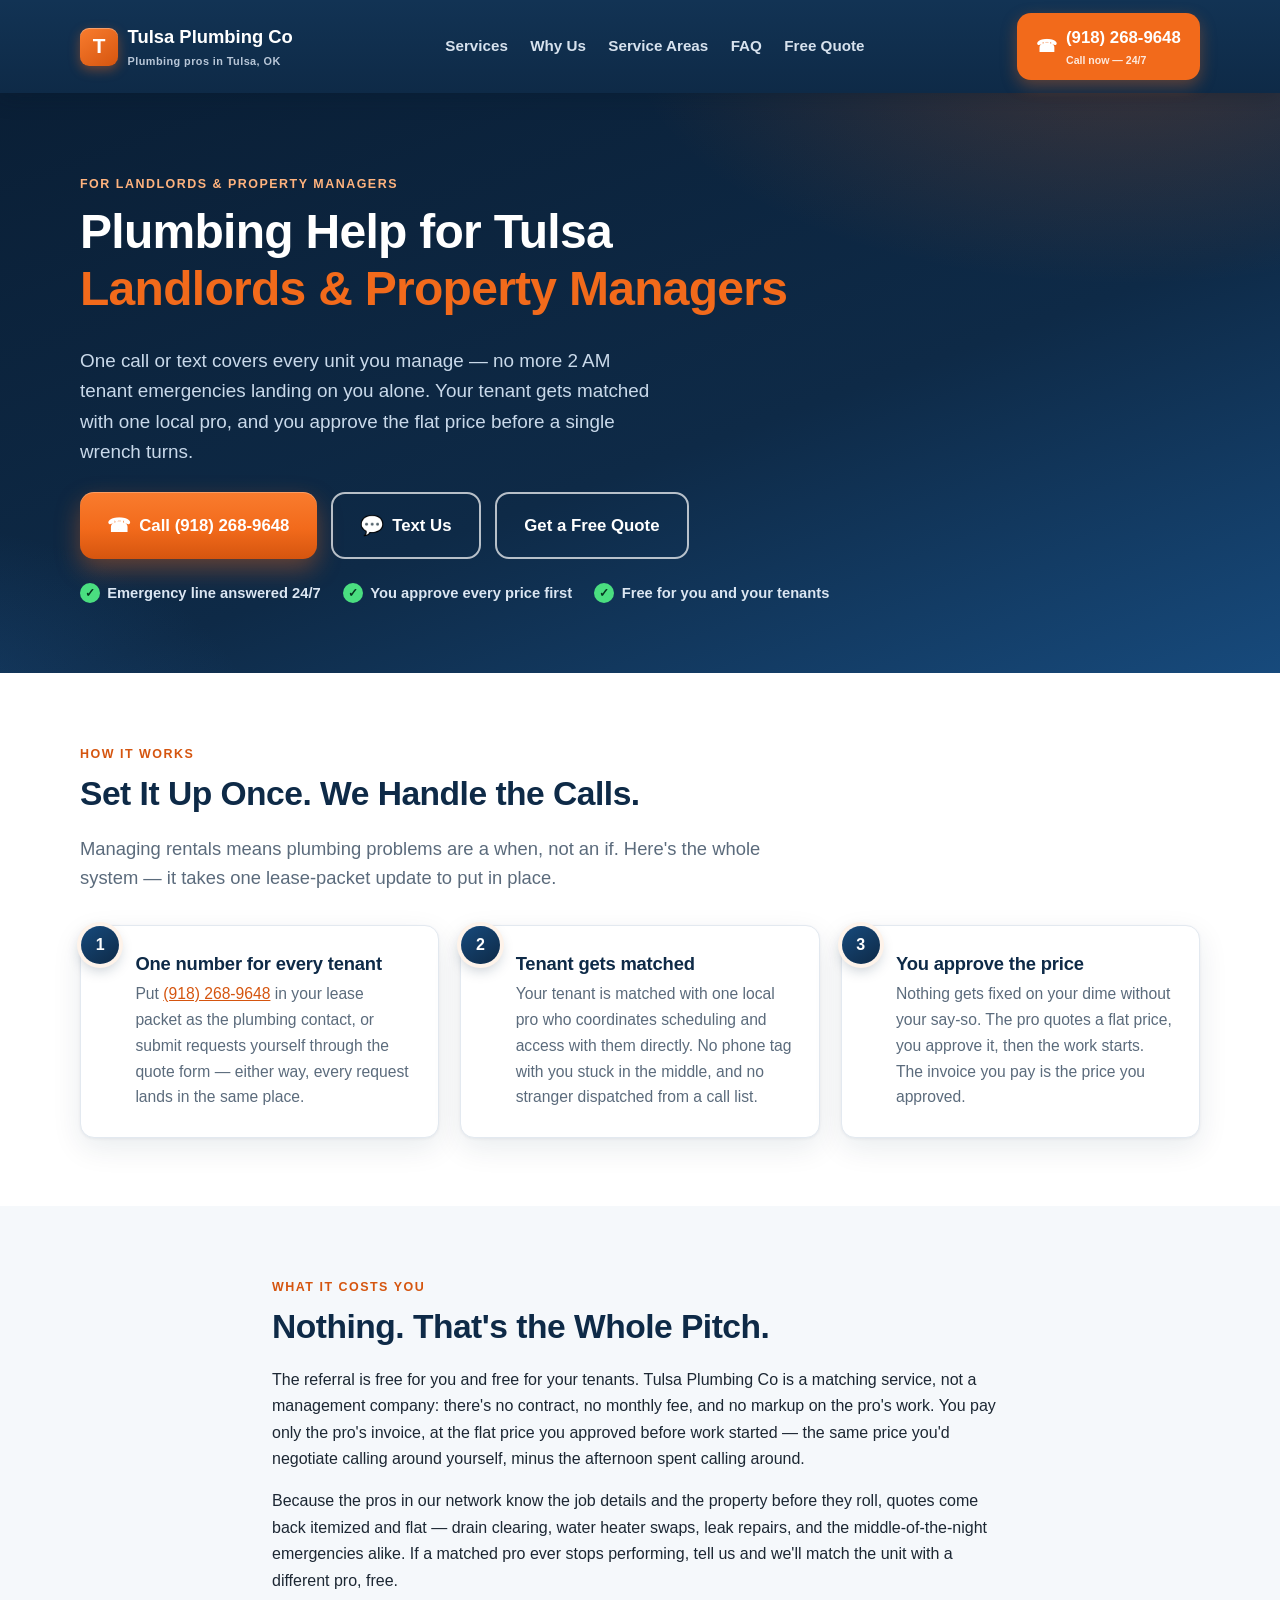
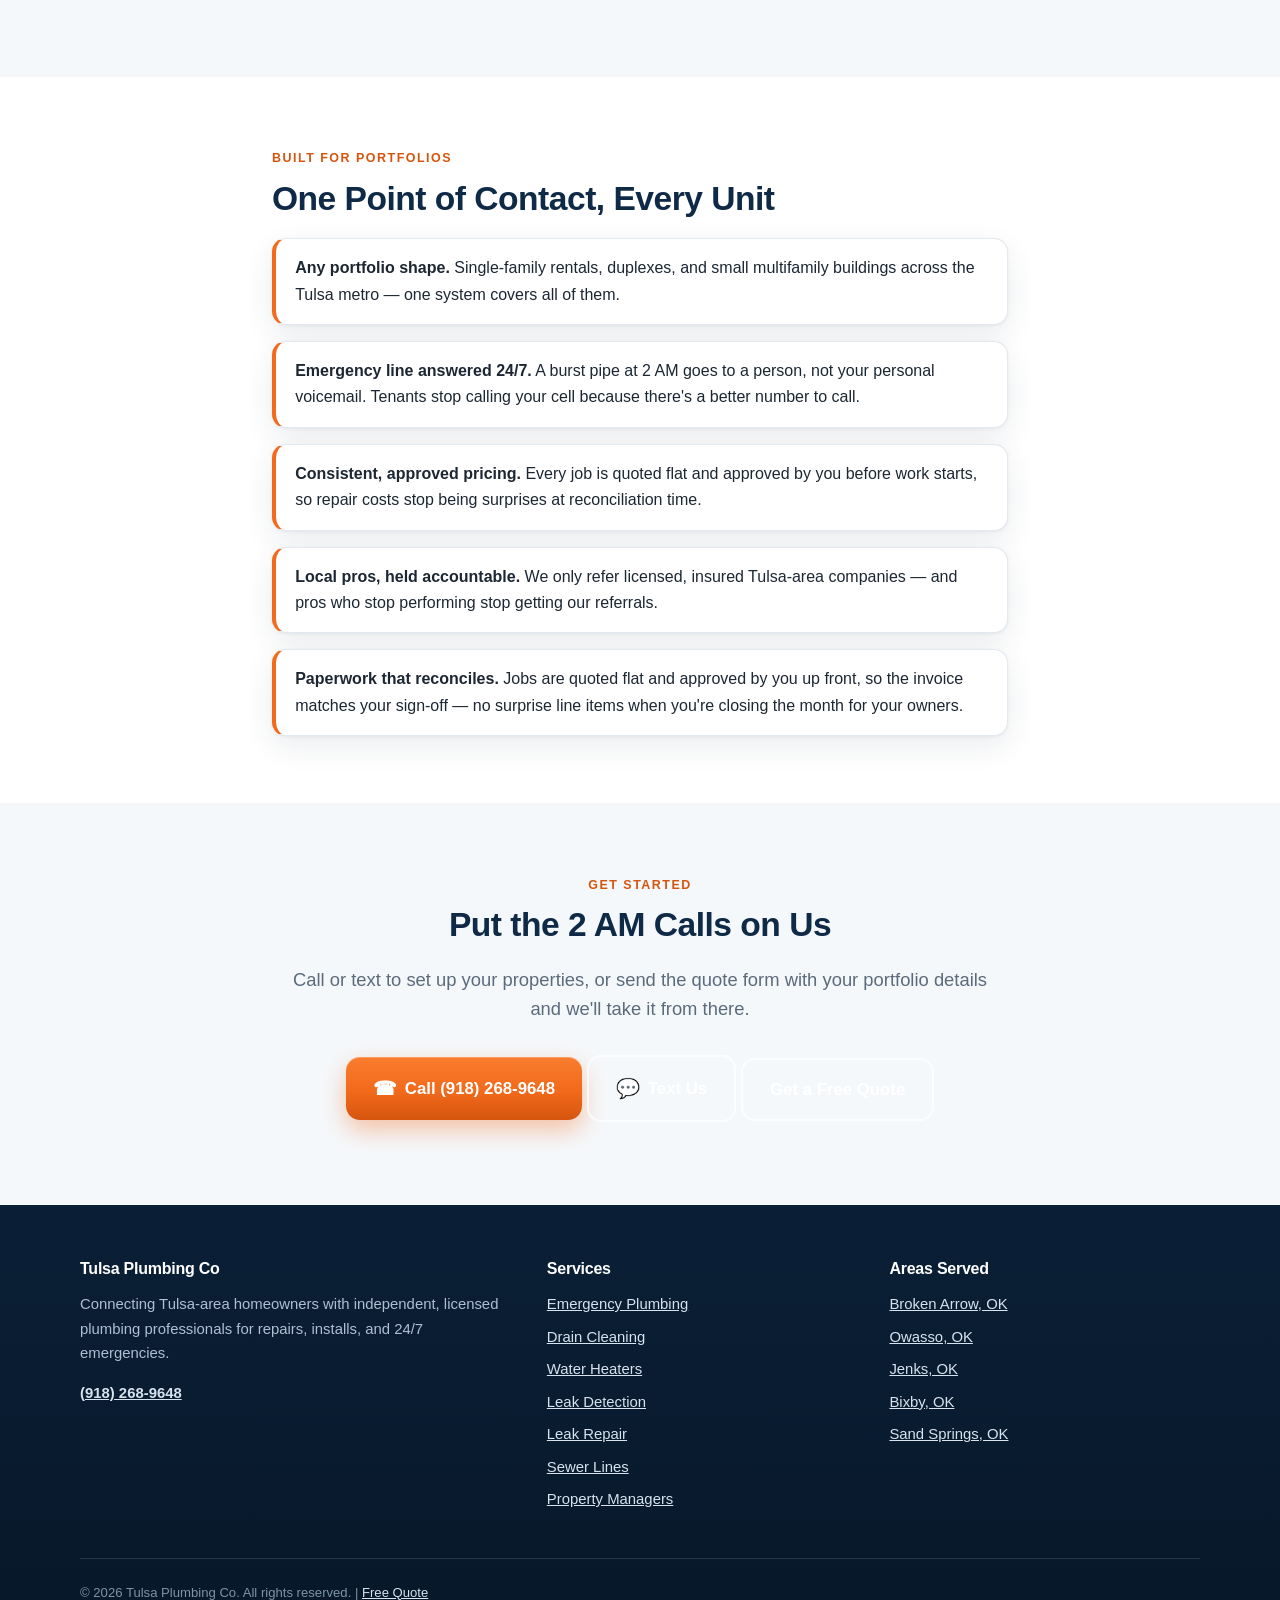
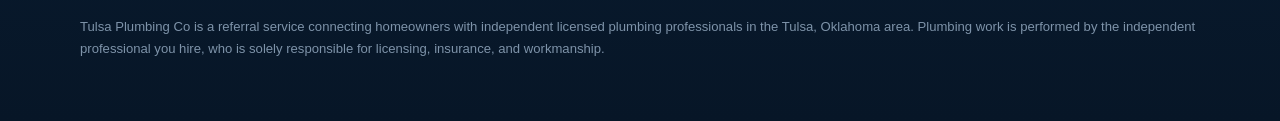
==== property-managers.html @ c6dbb49d "Competitor-teardown upgrades: vetting+guarantee section, price tables, text CTA, form ZIP/urgency, t" ====
<!DOCTYPE html>
<html lang="en">
<head>
<meta charset="UTF-8">
<meta name="viewport" content="width=device-width, initial-scale=1.0">
<title>Plumbing for Landlords &amp; Property Managers in Tulsa, OK | Tulsa Plumbing Co</title>
<meta name="description" content="One plumbing number for every unit you manage in the Tulsa area. Tenants get matched with one local pro, you approve every price before work starts. Free referral.">
<link rel="canonical" href="https://tulsaplumbingco.com/property-managers.html">
<meta property="og:title" content="Plumbing for Landlords & Property Managers in Tulsa, OK | Tulsa Plumbing Co">
<meta property="og:description" content="One number for every unit you manage. Tenant matched with one local pro; you approve the flat price before work starts.">
<meta property="og:type" content="website">
<meta property="og:url" content="https://tulsaplumbingco.com/property-managers.html">
<meta property="og:image" content="https://tulsaplumbingco.com/assets/img/og-cover.jpg">
<link rel="stylesheet" href="/assets/css/style.css">
<link rel="icon" href="data:image/svg+xml,<svg xmlns='http://www.w3.org/2000/svg' viewBox='0 0 100 100'><rect width='100' height='100' rx='20' fill='%23f26a1b'/><text x='50' y='68' font-size='52' text-anchor='middle' fill='white' font-family='Arial' font-weight='bold'>T</text></svg>">
<script type="application/ld+json">
{
  "@context": "https://schema.org",
  "@type": "Plumber",
  "name": "Tulsa Plumbing Co",
  "description": "Connecting Tulsa-area homeowners, landlords, and property managers with trusted local plumbing professionals for emergency repairs, drain cleaning, water heaters, and more.",
  "url": "https://tulsaplumbingco.com/property-managers.html",
  "telephone": "+1-918-268-9648",
  "address": {
    "@type": "PostalAddress",
    "addressLocality": "Tulsa",
    "addressRegion": "OK",
    "addressCountry": "US"
  },
  "areaServed": [
    {"@type": "City", "name": "Tulsa"},
    {"@type": "City", "name": "Broken Arrow"},
    {"@type": "City", "name": "Owasso"},
    {"@type": "City", "name": "Jenks"},
    {"@type": "City", "name": "Bixby"},
    {"@type": "City", "name": "Sapulpa"},
    {"@type": "City", "name": "Sand Springs"},
    {"@type": "City", "name": "Claremore"}
  ],
  "openingHours": "Mo-Su 00:00-23:59",
  "priceRange": "$$"
}
</script>
</head>
<body>

<header class="site-header">
  <div class="container header-inner">
    <a class="brand" href="/" aria-label="Tulsa Plumbing Co — home">
      <span class="brand-mark">T</span>
      <span>Tulsa Plumbing Co<small>Plumbing pros in Tulsa, OK</small></span>
    </a>
    <nav class="main-nav" id="mainNav" aria-label="Main navigation">
      <a href="/#services">Services</a>
      <a href="/#why-us">Why Us</a>
      <a href="/#areas">Service Areas</a>
      <a href="/#faq">FAQ</a>
      <a href="/#quote">Free Quote</a>
    </nav>
    <button class="nav-toggle" aria-label="Open menu" aria-expanded="false" aria-controls="mainNav">&#9776;</button>
    <a class="header-phone" href="tel:+19182689648"><span aria-hidden="true">&#9742;</span><span>(918) 268-9648<small>Call now — 24/7</small></span></a>
  </div>
</header>

<main>
  <!-- HERO -->
  <section class="hero">
    <div class="container">
      <p class="eyebrow" style="color:#ffb37e">For landlords &amp; property managers</p>
      <h1>Plumbing Help for Tulsa <span class="hl">Landlords &amp; Property Managers</span></h1>
      <p class="sub">One call or text covers every unit you manage — no more 2 AM tenant emergencies landing on you alone. Your tenant gets matched with one local pro, and you approve the flat price before a single wrench turns.</p>
      <div class="hero-ctas">
        <a class="btn btn-primary" href="tel:+19182689648"><span class="icon" aria-hidden="true">&#9742;</span> Call (918) 268-9648</a>
        <a class="btn btn-outline" href="sms:+19182689648"><span class="icon" aria-hidden="true">&#128172;</span> Text Us</a>
        <a class="btn btn-outline" href="/#quote">Get a Free Quote</a>
      </div>
      <ul class="hero-trust">
        <li><span class="tick">&#10003;</span> Emergency line answered 24/7</li>
        <li><span class="tick">&#10003;</span> You approve every price first</li>
        <li><span class="tick">&#10003;</span> Free for you and your tenants</li>
      </ul>
    </div>
  </section>

  <!-- HOW IT WORKS -->
  <section>
    <div class="container">
      <span class="eyebrow">How it works</span>
      <h2>Set It Up Once. We Handle the Calls.</h2>
      <p class="lead">Managing rentals means plumbing problems are a when, not an if. Here's the whole system — it takes one lease-packet update to put in place.</p>
      <div class="grid grid-3 steps mt-2">
        <div class="card step">
          <h3>One number for every tenant</h3>
          <p>Put <a href="tel:+19182689648">(918) 268-9648</a> in your lease packet as the plumbing contact, or submit requests yourself through the quote form — either way, every request lands in the same place.</p>
        </div>
        <div class="card step">
          <h3>Tenant gets matched</h3>
          <p>Your tenant is matched with one local pro who coordinates scheduling and access with them directly. No phone tag with you stuck in the middle, and no stranger dispatched from a call list.</p>
        </div>
        <div class="card step">
          <h3>You approve the price</h3>
          <p>Nothing gets fixed on your dime without your say-so. The pro quotes a flat price, you approve it, then the work starts. The invoice you pay is the price you approved.</p>
        </div>
      </div>
    </div>
  </section>

  <!-- COST -->
  <section class="section-soft">
    <div class="container" style="max-width: 46rem;">
      <span class="eyebrow">What it costs you</span>
      <h2>Nothing. That's the Whole Pitch.</h2>
      <p>The referral is free for you and free for your tenants. Tulsa Plumbing Co is a matching service, not a management company: there's no contract, no monthly fee, and no markup on the pro's work. You pay only the pro's invoice, at the flat price you approved before work started — the same price you'd negotiate calling around yourself, minus the afternoon spent calling around.</p>
      <p>Because the pros in our network know the job details and the property before they roll, quotes come back itemized and flat — drain clearing, water heater swaps, leak repairs, and the middle-of-the-night emergencies alike. If a matched pro ever stops performing, tell us and we'll match the unit with a different pro, free.</p>
    </div>
  </section>

  <!-- BUILT FOR PORTFOLIOS -->
  <section>
    <div class="container" style="max-width: 46rem;">
      <span class="eyebrow">Built for portfolios</span>
      <h2>One Point of Contact, Every Unit</h2>
      <ul class="vet-list mt-2">
        <li><strong>Any portfolio shape.</strong> Single-family rentals, duplexes, and small multifamily buildings across the Tulsa metro — one system covers all of them.</li>
        <li><strong>Emergency line answered 24/7.</strong> A burst pipe at 2 AM goes to a person, not your personal voicemail. Tenants stop calling your cell because there's a better number to call.</li>
        <li><strong>Consistent, approved pricing.</strong> Every job is quoted flat and approved by you before work starts, so repair costs stop being surprises at reconciliation time.</li>
        <li><strong>Local pros, held accountable.</strong> We only refer licensed, insured Tulsa-area companies — and pros who stop performing stop getting our referrals.</li>
        <li><strong>Paperwork that reconciles.</strong> Jobs are quoted flat and approved by you up front, so the invoice matches your sign-off — no surprise line items when you're closing the month for your owners.</li>
      </ul>
    </div>
  </section>

  <!-- CTA -->
  <section class="section-soft">
    <div class="container text-center" style="max-width: 46rem;">
      <span class="eyebrow">Get started</span>
      <h2>Put the 2 AM Calls on Us</h2>
      <p class="lead" style="margin-left:auto; margin-right:auto;">Call or text to set up your properties, or send the quote form with your portfolio details and we'll take it from there.</p>
      <p class="mt-2">
        <a class="btn btn-primary" href="tel:+19182689648"><span class="icon" aria-hidden="true">&#9742;</span> Call (918) 268-9648</a>
        <a class="btn btn-outline" href="sms:+19182689648"><span class="icon" aria-hidden="true">&#128172;</span> Text Us</a>
        <a class="btn btn-outline" href="/#quote">Get a Free Quote</a>
      </p>
    </div>
  </section>
</main>

<footer class="site-footer">
  <div class="container">
    <div class="footer-grid">
      <div>
        <h2 class="fh">Tulsa Plumbing Co</h2>
        <p>Connecting Tulsa-area homeowners with independent, licensed plumbing professionals for repairs, installs, and 24/7 emergencies.</p>
        <p><a href="tel:+19182689648"><strong>(918) 268-9648</strong></a></p>
      </div>
      <div>
        <h2 class="fh">Services</h2>
        <ul>
          <li><a href="/services/emergency-plumbing.html">Emergency Plumbing</a></li>
          <li><a href="/services/drain-cleaning.html">Drain Cleaning</a></li>
          <li><a href="/services/water-heater-repair-installation.html">Water Heaters</a></li>
          <li><a href="/services/leak-detection.html">Leak Detection</a></li>
          <li><a href="/services/leak-repair.html">Leak Repair</a></li>
          <li><a href="/services/sewer-line-repair.html">Sewer Lines</a></li>
          <li><a href="/property-managers.html">Property Managers</a></li>
        </ul>
      </div>
      <div>
        <h2 class="fh">Areas Served</h2>
        <ul>
          <li><a href="/areas/broken-arrow.html">Broken Arrow, OK</a></li>
          <li><a href="/areas/owasso.html">Owasso, OK</a></li>
          <li><a href="/areas/jenks.html">Jenks, OK</a></li>
          <li><a href="/areas/bixby.html">Bixby, OK</a></li>
          <li><a href="/areas/sand-springs.html">Sand Springs, OK</a></li>
        </ul>
      </div>
    </div>
    <div class="footer-bottom">
      <p>&copy; <span data-year>2026</span> Tulsa Plumbing Co. All rights reserved. | <a href="/#quote">Free Quote</a></p>
      <p>Tulsa Plumbing Co is a referral service connecting homeowners with independent licensed plumbing professionals in the Tulsa, Oklahoma area. Plumbing work is performed by the independent professional you hire, who is solely responsible for licensing, insurance, and workmanship.</p>
    </div>
  </div>
</footer>

<!-- Sticky mobile call bar -->
<div class="callbar" role="navigation" aria-label="Quick contact">
  <a class="call-now" href="tel:+19182689648">&#9742; Call Now</a>
  <a class="text-us" href="sms:+19182689648">&#128172; Text</a>
  <a class="get-quote" href="/#quote">Free Quote</a>
</div>

<script src="/assets/js/main.js" defer></script>
</body>
</html>
---- assets/css/style.css ----
/* ============================================================
   Site-01 rank-and-rent template — mobile-first, zero dependencies
   Niche/city tokens are filled per-site (see HTML comments).
   ============================================================ */
:root {
  --navy: #0e2a47;
  --navy-dark: #0a1f36;
  --accent: #f26a1b;
  --accent-dark: #d5550f;
  --accent-soft: #fef3ea;
  --ink: #1c2733;
  --muted: #5b6b7c;
  --line: #e3e9f0;
  --bg: #ffffff;
  --bg-soft: #f5f8fb;
  --radius: 14px;
  --shadow: 0 1px 3px rgba(14, 42, 71, .06), 0 10px 30px rgba(14, 42, 71, .09);
  --shadow-lg: 0 2px 6px rgba(14, 42, 71, .07), 0 20px 45px rgba(14, 42, 71, .14);
  --font: -apple-system, BlinkMacSystemFont, "Segoe UI", Roboto, Helvetica, Arial, sans-serif;
}

*, *::before, *::after { box-sizing: border-box; }
html { scroll-behavior: smooth; }
body {
  margin: 0;
  font-family: var(--font);
  color: var(--ink);
  line-height: 1.65;
  background: var(--bg);
  -webkit-text-size-adjust: 100%;
  -webkit-font-smoothing: antialiased;
  text-rendering: optimizeLegibility;
}
::selection { background: rgba(242, 106, 27, .28); }
img { max-width: 100%; height: auto; display: block; }
a { color: var(--accent-dark); }
h1, h2, h3 { line-height: 1.18; color: var(--navy); margin: 0 0 .6em; letter-spacing: -.015em; font-weight: 800; }
h1 { font-size: clamp(1.9rem, 5.5vw, 3rem); }
h2 { font-size: clamp(1.45rem, 4vw, 2.1rem); }
h3 { font-size: 1.15rem; letter-spacing: -.01em; }
p { margin: 0 0 1em; }
.container { width: min(1120px, 92%); margin: 0 auto; }
section { padding: 4.2rem 0; }
.section-soft { background: var(--bg-soft); }
.eyebrow {
  display: inline-block; font-size: .78rem; font-weight: 700;
  letter-spacing: .12em; text-transform: uppercase;
  color: var(--accent-dark); margin-bottom: .6rem;
}
.lead { font-size: 1.15rem; line-height: 1.6; color: var(--muted); max-width: 44rem; }

/* ---------- Buttons ---------- */
.btn {
  display: inline-flex; align-items: center; justify-content: center; gap: .5rem;
  padding: .95rem 1.7rem; border-radius: var(--radius);
  font-weight: 700; font-size: 1.05rem; text-decoration: none;
  border: 0; cursor: pointer; transition: transform .12s ease, box-shadow .12s ease;
}
.btn:active { transform: translateY(1px); }
.btn-primary { background: linear-gradient(180deg, #f97c2e, var(--accent) 55%, var(--accent-dark)); color: #fff; box-shadow: 0 10px 24px rgba(242,106,27,.38), inset 0 1px 0 rgba(255,255,255,.25); }
.btn-primary:hover { background: linear-gradient(180deg, var(--accent), var(--accent-dark)); transform: translateY(-1px); box-shadow: 0 14px 30px rgba(242,106,27,.42), inset 0 1px 0 rgba(255,255,255,.2); }
.btn:focus-visible, a:focus-visible, button:focus-visible { outline: 3px solid rgba(242,106,27,.55); outline-offset: 2px; }
.btn-outline { background: transparent; color: #fff; border: 2px solid rgba(255,255,255,.7); }
.btn-outline:hover { border-color: #fff; background: rgba(255,255,255,.08); }
.btn-block { width: 100%; }
.btn .icon { font-size: 1.15em; }

/* ---------- Header ---------- */
.site-header {
  position: sticky; top: 0; z-index: 50;
  background: linear-gradient(180deg, #123354, var(--navy)); color: #fff;
  box-shadow: 0 4px 20px rgba(6, 22, 40, .28);
}
.header-inner {
  display: flex; align-items: center; justify-content: space-between;
  gap: 1rem; padding: .8rem 0;
}
.brand { display: flex; align-items: center; gap: .6rem; color: #fff; text-decoration: none; font-weight: 800; font-size: 1.15rem; }
.brand-mark {
  width: 38px; height: 38px; border-radius: 9px; flex: 0 0 38px;
  background: linear-gradient(145deg, #f97c2e, var(--accent-dark)); color: #fff;
  display: flex; align-items: center; justify-content: center;
  font-size: 1.3rem; font-weight: 800;
  box-shadow: 0 4px 12px rgba(242,106,27,.4), inset 0 1px 0 rgba(255,255,255,.3);
}
.brand small { display: block; font-size: .68rem; font-weight: 600; color: #b9c7d8; letter-spacing: .04em; }
.header-phone {
  display: inline-flex; align-items: center; gap: .55rem;
  background: var(--accent); color: #fff; text-decoration: none;
  font-weight: 800; font-size: 1.05rem;
  padding: .7rem 1.2rem; border-radius: var(--radius);
  white-space: nowrap;
}
.header-phone { box-shadow: 0 6px 16px rgba(242,106,27,.35); transition: background .15s ease, transform .15s ease; }
.header-phone:hover { background: var(--accent-dark); transform: translateY(-1px); }
.header-phone small { display: block; font-size: .66rem; font-weight: 600; opacity: .85; }
.nav-toggle { display: none; background: none; border: 0; color: #fff; font-size: 1.6rem; cursor: pointer; padding: .4rem; }
.main-nav { display: flex; gap: 1.4rem; align-items: center; }
.main-nav a { color: #d7e2ee; text-decoration: none; font-weight: 600; font-size: .95rem; }
.main-nav a { padding: .3rem 0; border-bottom: 2px solid transparent; transition: color .15s ease, border-color .15s ease; }
.main-nav a:hover { color: #fff; border-bottom-color: var(--accent); }

/* ---------- Hero ---------- */
.hero {
  background:
    radial-gradient(52rem 26rem at 88% -10%, rgba(242, 106, 27, .22), transparent 60%),
    radial-gradient(40rem 22rem at -10% 110%, rgba(38, 102, 168, .35), transparent 60%),
    linear-gradient(160deg, var(--navy-dark) 0%, var(--navy) 58%, #174a7c 100%);
  color: #fff; padding: 4.8rem 0 4.2rem; position: relative; overflow: hidden;
}
.hero h1 { color: #fff; max-width: 16em; }
.hero h1 .hl { color: var(--accent); }
.hero p.sub { color: #c9d9ea; font-size: 1.18rem; line-height: 1.6; max-width: 36rem; }
.hero-ctas { display: flex; gap: .9rem; flex-wrap: wrap; margin: 1.6rem 0 1.4rem; }
.hero-trust { display: flex; gap: 1.4rem; flex-wrap: wrap; margin: 0; padding: 0; list-style: none; }
.hero-trust li { display: flex; align-items: center; gap: .45rem; color: #dbe6f2; font-size: .92rem; font-weight: 600; }
.hero-trust .tick {
  color: #06351f; background: #4ade80; font-weight: 800;
  width: 1.25rem; height: 1.25rem; border-radius: 50%; flex: 0 0 1.25rem;
  display: inline-flex; align-items: center; justify-content: center; font-size: .72rem;
}

/* ---------- Trust bar ---------- */
.trustbar { background: linear-gradient(180deg, #ffffff, var(--bg-soft)); border-bottom: 1px solid var(--line); padding: 1.25rem 0; box-shadow: 0 6px 18px rgba(14,42,71,.05); }
.trustbar ul { display: flex; gap: 2rem; flex-wrap: wrap; justify-content: center; margin: 0; padding: 0; list-style: none; }
.trustbar li { font-weight: 700; color: var(--navy); font-size: .95rem; display: flex; gap: .5rem; align-items: center; }
.trustbar .dot { color: var(--accent); }

/* ---------- Cards / grids ---------- */
.grid { display: grid; gap: 1.3rem; }
.grid-3 { grid-template-columns: 1fr; }
.card {
  background: #fff; border: 1px solid var(--line); border-radius: var(--radius);
  padding: 1.7rem; box-shadow: var(--shadow);
  transition: transform .18s ease, box-shadow .18s ease, border-color .18s ease;
}
.card:hover { transform: translateY(-3px); box-shadow: var(--shadow-lg); border-color: #cfdce9; }
.card .card-icon {
  width: 3.2rem; height: 3.2rem; border-radius: 12px;
  background: var(--accent-soft); display: flex; align-items: center; justify-content: center;
  font-size: 1.55rem; margin-bottom: .9rem;
}
.card h3 { margin-bottom: .4rem; }
.card p { color: var(--muted); margin-bottom: 0; font-size: .98rem; }

/* ---------- Steps ---------- */
.steps { counter-reset: step; }
.step { position: relative; padding-left: 3.4rem; }
.step::before {
  counter-increment: step; content: counter(step);
  position: absolute; left: 0; top: 0;
  width: 2.4rem; height: 2.4rem; border-radius: 50%;
  background: linear-gradient(145deg, #174a7c, var(--navy)); color: #fff; font-weight: 800;
  box-shadow: 0 0 0 4px var(--accent-soft), 0 6px 14px rgba(14,42,71,.25);
  display: flex; align-items: center; justify-content: center;
}

/* ---------- Reviews ---------- */
.review { border-left: 4px solid var(--accent); }
.review .stars { color: #f5a623; letter-spacing: .15em; margin-bottom: .4rem; }
.review cite { display: block; margin-top: .7rem; font-style: normal; font-weight: 700; color: var(--navy); font-size: .92rem; }
.reviews-empty {
  text-align: center; padding: 2.4rem 1.6rem;
  border: 2px dashed var(--line); border-radius: var(--radius); color: var(--muted);
}

/* ---------- FAQ ---------- */
.faq-item { border: 1px solid var(--line); border-radius: var(--radius); margin-bottom: .8rem; background: #fff; overflow: hidden; transition: border-color .15s ease, box-shadow .15s ease; }
.faq-item:hover { border-color: #cfdce9; }
.faq-item.open { border-color: var(--accent); box-shadow: 0 8px 22px rgba(14,42,71,.08); }
.faq-q {
  width: 100%; text-align: left; background: none; border: 0; cursor: pointer;
  padding: 1.1rem 1.3rem; font-size: 1.02rem; font-weight: 700; color: var(--navy);
  display: flex; justify-content: space-between; align-items: center; gap: 1rem;
}
.faq-q .chev { transition: transform .2s ease; color: var(--accent-dark); }
.faq-item.open .faq-q .chev { transform: rotate(180deg); }
.faq-a { max-height: 0; overflow: hidden; transition: max-height .25s ease; }
.faq-a p { padding: 0 1.3rem 1.2rem; margin: 0; color: var(--muted); }

/* ---------- Quote form ---------- */
.form-wrap {
  background: linear-gradient(165deg, #123354, var(--navy) 55%, var(--navy-dark));
  color: #fff; border-radius: 18px; padding: 2.6rem; box-shadow: var(--shadow-lg);
  border: 1px solid rgba(255,255,255,.08);
}
.form-wrap h2 { color: #fff; }
.form-wrap p { color: #c6d4e4; }
.quote-form { display: grid; gap: 1rem; margin-top: 1.4rem; }
.field label { display: block; font-weight: 700; font-size: .88rem; letter-spacing: .02em; margin-bottom: .4rem; }
.field input, .field select, .field textarea {
  width: 100%; padding: .9rem 1rem; border-radius: 10px; border: 1px solid #33506e;
  background: #fff; color: var(--ink); font-size: 1rem; font-family: inherit;
  box-shadow: inset 0 1px 3px rgba(14,42,71,.08);
}
.field input:focus, .field select:focus, .field textarea:focus { outline: 3px solid rgba(242,106,27,.45); border-color: var(--accent); }
.field-row { display: grid; gap: 1rem; grid-template-columns: 1fr; }
.hp { position: absolute; left: -9999px; top: auto; width: 1px; height: 1px; overflow: hidden; } /* honeypot */
.form-note { font-size: .85rem; color: #9db2c7; }
.form-success {
  display: none; background: #0d3b2e; border: 1px solid #2fbf71; color: #d6ffe9;
  border-radius: var(--radius); padding: 1.4rem; font-weight: 600;
}
.form-success.show { display: block; }
.form-error { display: none; color: #ffb4a2; font-size: .92rem; font-weight: 600; }
.form-error.show { display: block; }

/* ---------- Service areas ---------- */
.area-tags { display: flex; flex-wrap: wrap; gap: .6rem; margin: 1.2rem 0 0; padding: 0; list-style: none; }
.area-tags li { background: #fff; border: 1px solid var(--line); border-radius: 999px; padding: .65rem 1.1rem; font-size: .92rem; font-weight: 600; color: var(--navy); transition: border-color .15s ease, box-shadow .15s ease, transform .15s ease; }
.area-tags li:hover { border-color: var(--accent); box-shadow: 0 6px 16px rgba(14,42,71,.1); transform: translateY(-1px); }
.area-tags li a { color: var(--navy); text-decoration: none; display: block; padding: .65rem 1.1rem; margin: -.65rem -1.1rem; }
.area-tags li a:hover { color: var(--accent-dark); }

/* ---------- Footer ---------- */
.site-footer { background: linear-gradient(180deg, var(--navy-dark), #071627); color: #aebfd2; padding: 3.4rem 0 7rem; font-size: .93rem; }
.site-footer a { color: #d7e2ee; } .site-footer a:hover { color: var(--accent); }
.footer-grid { display: grid; gap: 2rem; grid-template-columns: 1fr; }
.site-footer h4 { color: #fff; margin: 0 0 .8rem; font-size: 1rem; }
.site-footer .fh { color: #fff; margin: 0 0 .8rem; font-size: 1rem; font-weight: 700; line-height: 1.25; }
.site-footer ul { list-style: none; margin: 0; padding: 0; }
.site-footer li { margin-bottom: .5rem; }
.footer-bottom { margin-top: 2.4rem; padding-top: 1.4rem; border-top: 1px solid #22394f; font-size: .82rem; color: #7e93a9; }

/* ---------- Sticky mobile call bar ---------- */
.callbar {
  position: fixed; left: 0; right: 0; bottom: 0; z-index: 60;
  display: flex; background: rgba(255,255,255,.94); backdrop-filter: blur(10px); -webkit-backdrop-filter: blur(10px); border-top: 1px solid var(--line);
  box-shadow: 0 -6px 24px rgba(6,22,40,.16);
}
.callbar a {
  flex: 1; text-align: center; padding: .95rem .5rem; text-decoration: none;
  font-weight: 800; font-size: 1.02rem;
}
.callbar .call-now { background: var(--accent); color: #fff; }
.callbar .get-quote { color: var(--navy); }

/* ---------- Utility ---------- */
.text-center { text-align: center; }
.mt-2 { margin-top: 2rem; }
.sr-only { position: absolute; width: 1px; height: 1px; overflow: hidden; clip: rect(0 0 0 0); }

/* ---------- Desktop ---------- */
@media (min-width: 760px) {
  .grid-3 { grid-template-columns: repeat(3, 1fr); }
  .field-row { grid-template-columns: 1fr 1fr; }
  .footer-grid { grid-template-columns: 1.4fr 1fr 1fr; }
  .callbar { display: none; }
  .site-footer { padding-bottom: 3rem; }
}
@media (max-width: 759px) {
  .main-nav {
    display: none; position: absolute; top: 100%; left: 0; right: 0;
    background: var(--navy-dark); flex-direction: column; align-items: stretch;
    padding: .6rem 4%; gap: 0;
  }
  .main-nav.open { display: flex; }
  .main-nav a { padding: .8rem 0; border-bottom: 1px solid #22394f; }
  .nav-toggle { display: block; }
  .header-phone { font-size: .92rem; padding: .6rem .9rem; }
  .header-phone small { display: none; }
  .hero-ctas .btn { flex: 1 1 100%; }
}
@media (max-width: 430px) {
  /* Sticky callbar already covers calls — hide the header phone pill to
     guarantee zero horizontal overflow on narrow phones. */
  .header-phone { display: none; }
}
@media (prefers-reduced-motion: reduce) {
  html { scroll-behavior: auto; }
  * { transition: none !important; }
}

/* ---------- Teardown upgrades 2026-10-30 ---------- */
.price-table {
  width: 100%; border-collapse: collapse; margin: 1.2rem 0 .8rem;
  background: #fff; border: 1px solid var(--line); border-radius: var(--radius);
  overflow: hidden; box-shadow: var(--shadow);
}
.price-table th, .price-table td {
  text-align: left; padding: .85rem 1.1rem; border-bottom: 1px solid var(--line);
  vertical-align: top;
}
.price-table thead th { background: var(--navy); color: #fff; font-size: .95rem; letter-spacing: .02em; }
.price-table tbody tr:nth-child(even) { background: var(--bg-soft); }
.price-table tbody tr:last-child td { border-bottom: 0; }
.price-table td:last-child { font-weight: 700; color: var(--navy); white-space: nowrap; }
.price-note { font-size: .92rem; color: var(--muted); }
@media (max-width: 560px) {
  .price-table th, .price-table td { padding: .7rem .8rem; font-size: .95rem; }
  .price-table td:last-child { white-space: normal; }
}
.vet-list { list-style: none; margin: 1.2rem 0 0; padding: 0; display: grid; gap: 1rem; }
.vet-list li {
  background: #fff; border: 1px solid var(--line); border-left: 4px solid var(--accent);
  border-radius: var(--radius); padding: 1rem 1.2rem; box-shadow: var(--shadow);
}
.guarantee-box {
  border: 2px solid var(--accent); background: var(--accent-soft);
  border-radius: var(--radius); padding: 1.3rem 1.5rem;
}
.guarantee-box p { margin: 0; }
.triage-card {
  background: var(--accent-soft); border: 1px solid var(--accent); border-radius: var(--radius);
  padding: 1.6rem 1.8rem; box-shadow: var(--shadow);
}
.triage-steps { margin: 0 0 1rem; padding-left: 1.4rem; display: grid; gap: .6rem; }
.triage-card p:last-child { margin-bottom: 0; }
.callbar .text-us { background: var(--accent-soft); color: var(--navy); }
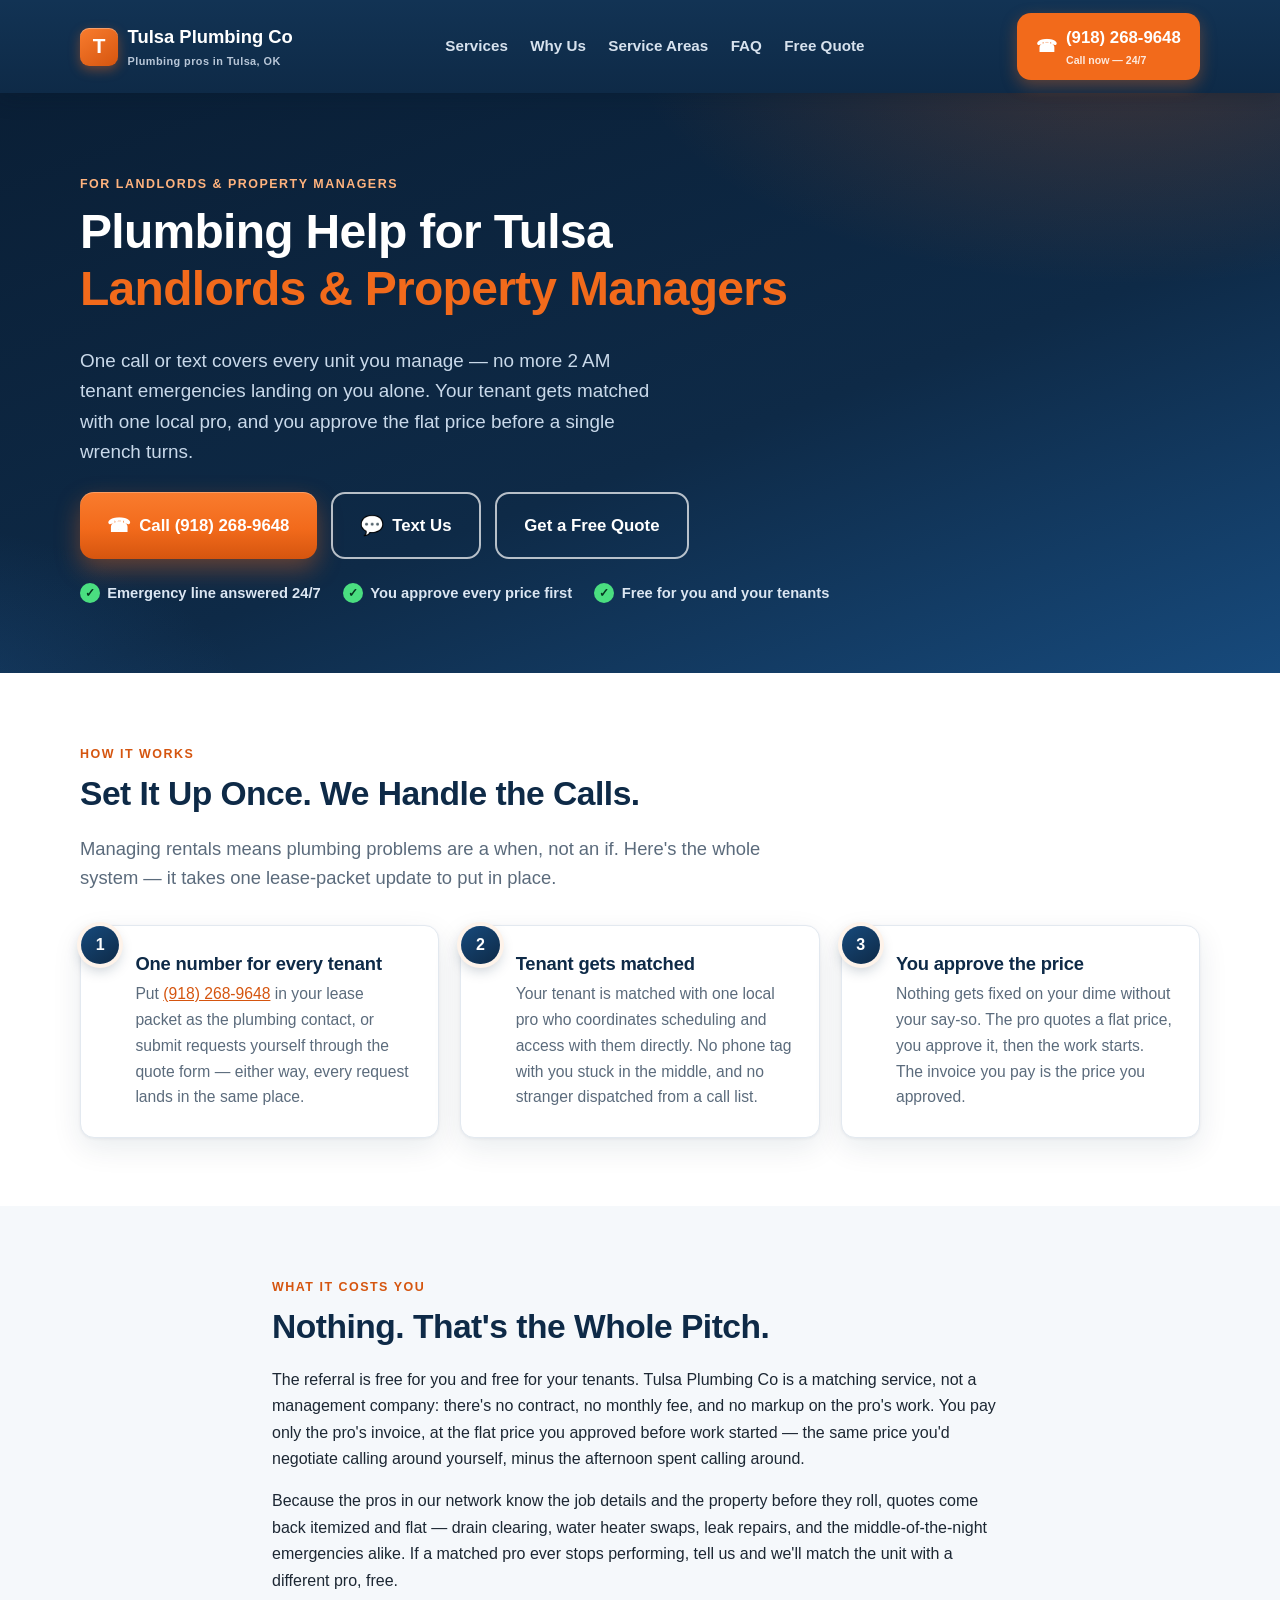
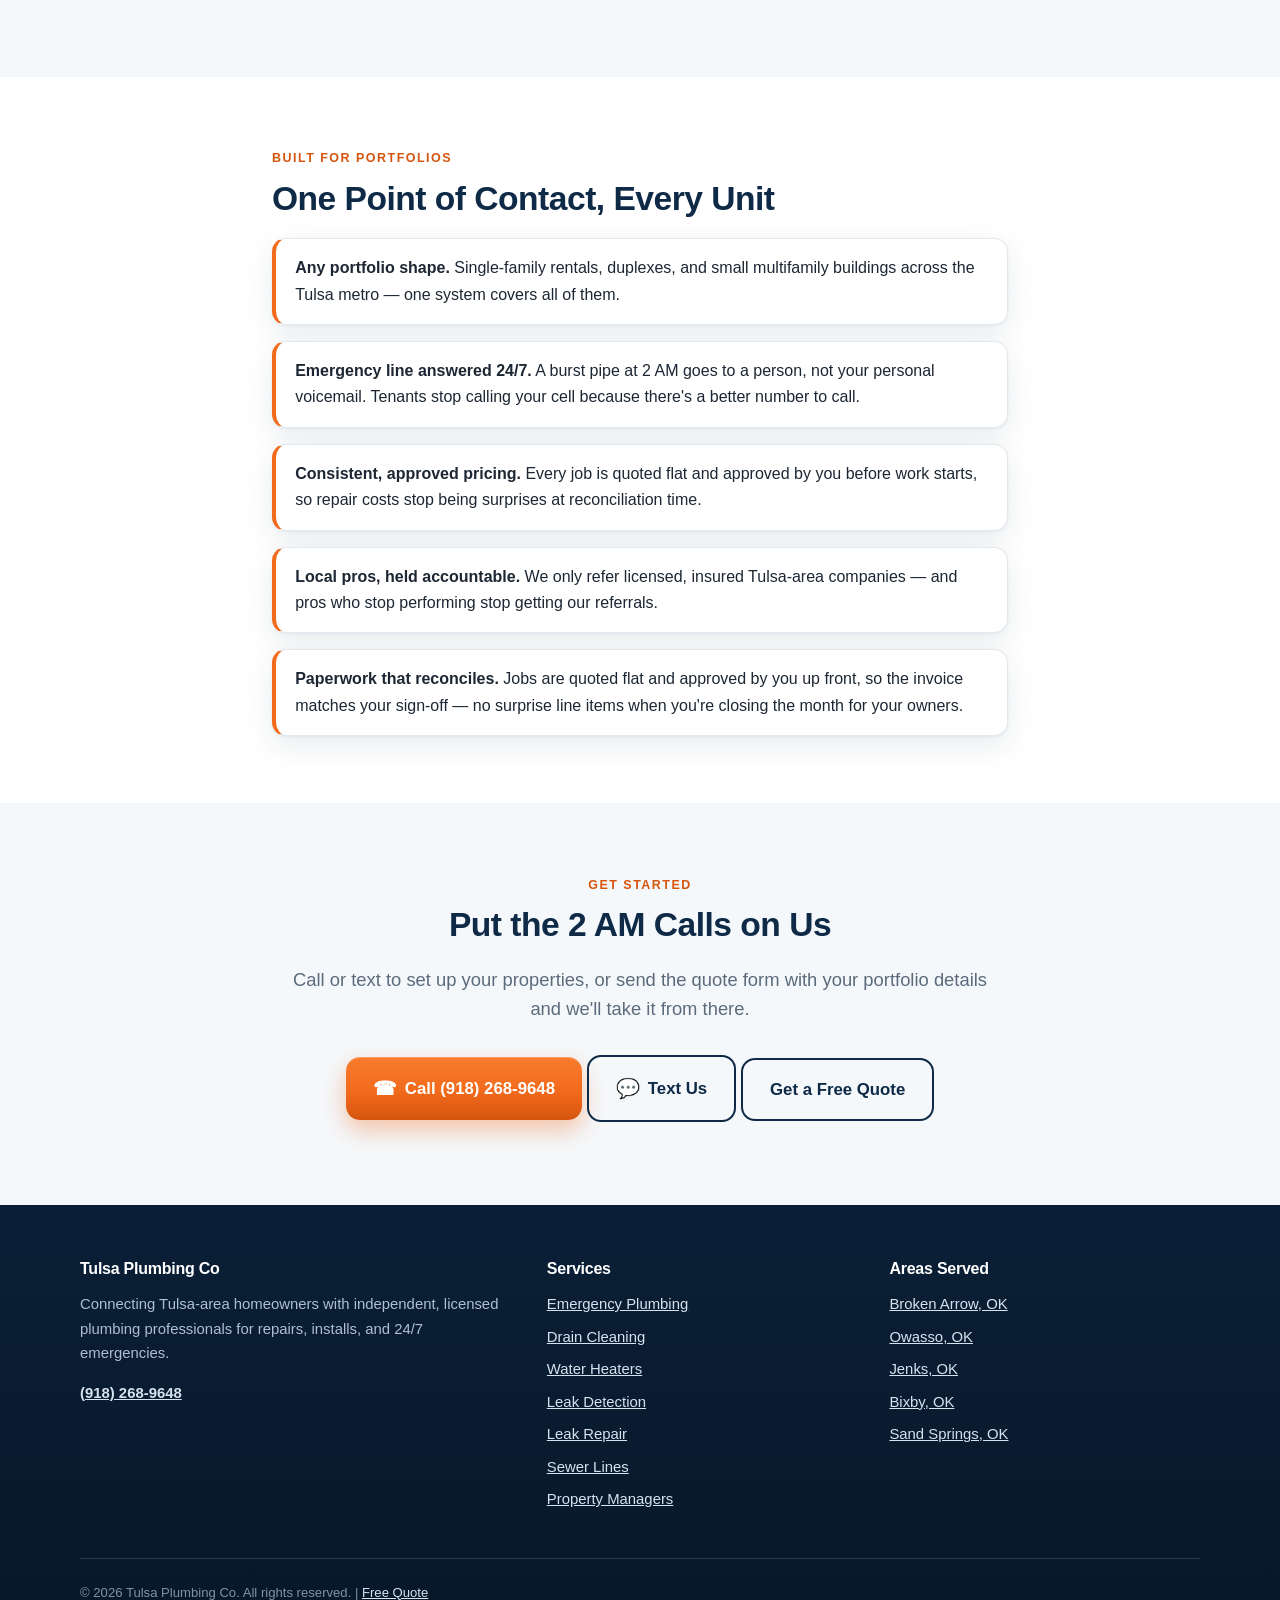
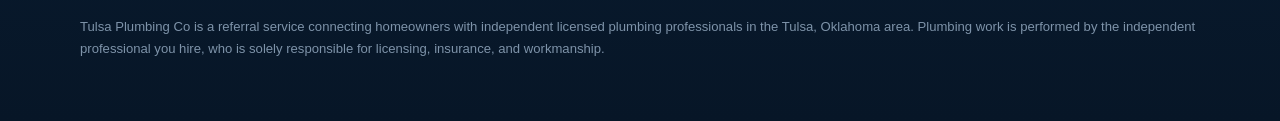
==== commit 0be810b2: "Fix low-contrast outline buttons in property-managers final CTA (dark outline variant)" ====
--- a/property-managers.html
+++ b/property-managers.html
@@ -138,8 +138,8 @@
       <p class="lead" style="margin-left:auto; margin-right:auto;">Call or text to set up your properties, or send the quote form with your portfolio details and we'll take it from there.</p>
       <p class="mt-2">
         <a class="btn btn-primary" href="tel:+19182689648"><span class="icon" aria-hidden="true">&#9742;</span> Call (918) 268-9648</a>
-        <a class="btn btn-outline" href="sms:+19182689648"><span class="icon" aria-hidden="true">&#128172;</span> Text Us</a>
-        <a class="btn btn-outline" href="/#quote">Get a Free Quote</a>
+        <a class="btn btn-outline-dark" href="sms:+19182689648"><span class="icon" aria-hidden="true">&#128172;</span> Text Us</a>
+        <a class="btn btn-outline-dark" href="/#quote">Get a Free Quote</a>
       </p>
     </div>
   </section>
--- a/assets/css/style.css
+++ b/assets/css/style.css
@@ -62,6 +62,10 @@
 .btn:focus-visible, a:focus-visible, button:focus-visible { outline: 3px solid rgba(242,106,27,.55); outline-offset: 2px; }
 .btn-outline { background: transparent; color: #fff; border: 2px solid rgba(255,255,255,.7); }
 .btn-outline:hover { border-color: #fff; background: rgba(255,255,255,.08); }
+/* Outline button for light backgrounds (final-CTA sections) */
+.btn-outline-dark { background: transparent; color: var(--navy); border: 2px solid var(--navy); }
+.btn-outline-dark:hover { background: rgba(6,22,40,.06); border-color: var(--navy); }
+
 .btn-block { width: 100%; }
 .btn .icon { font-size: 1.15em; }
 
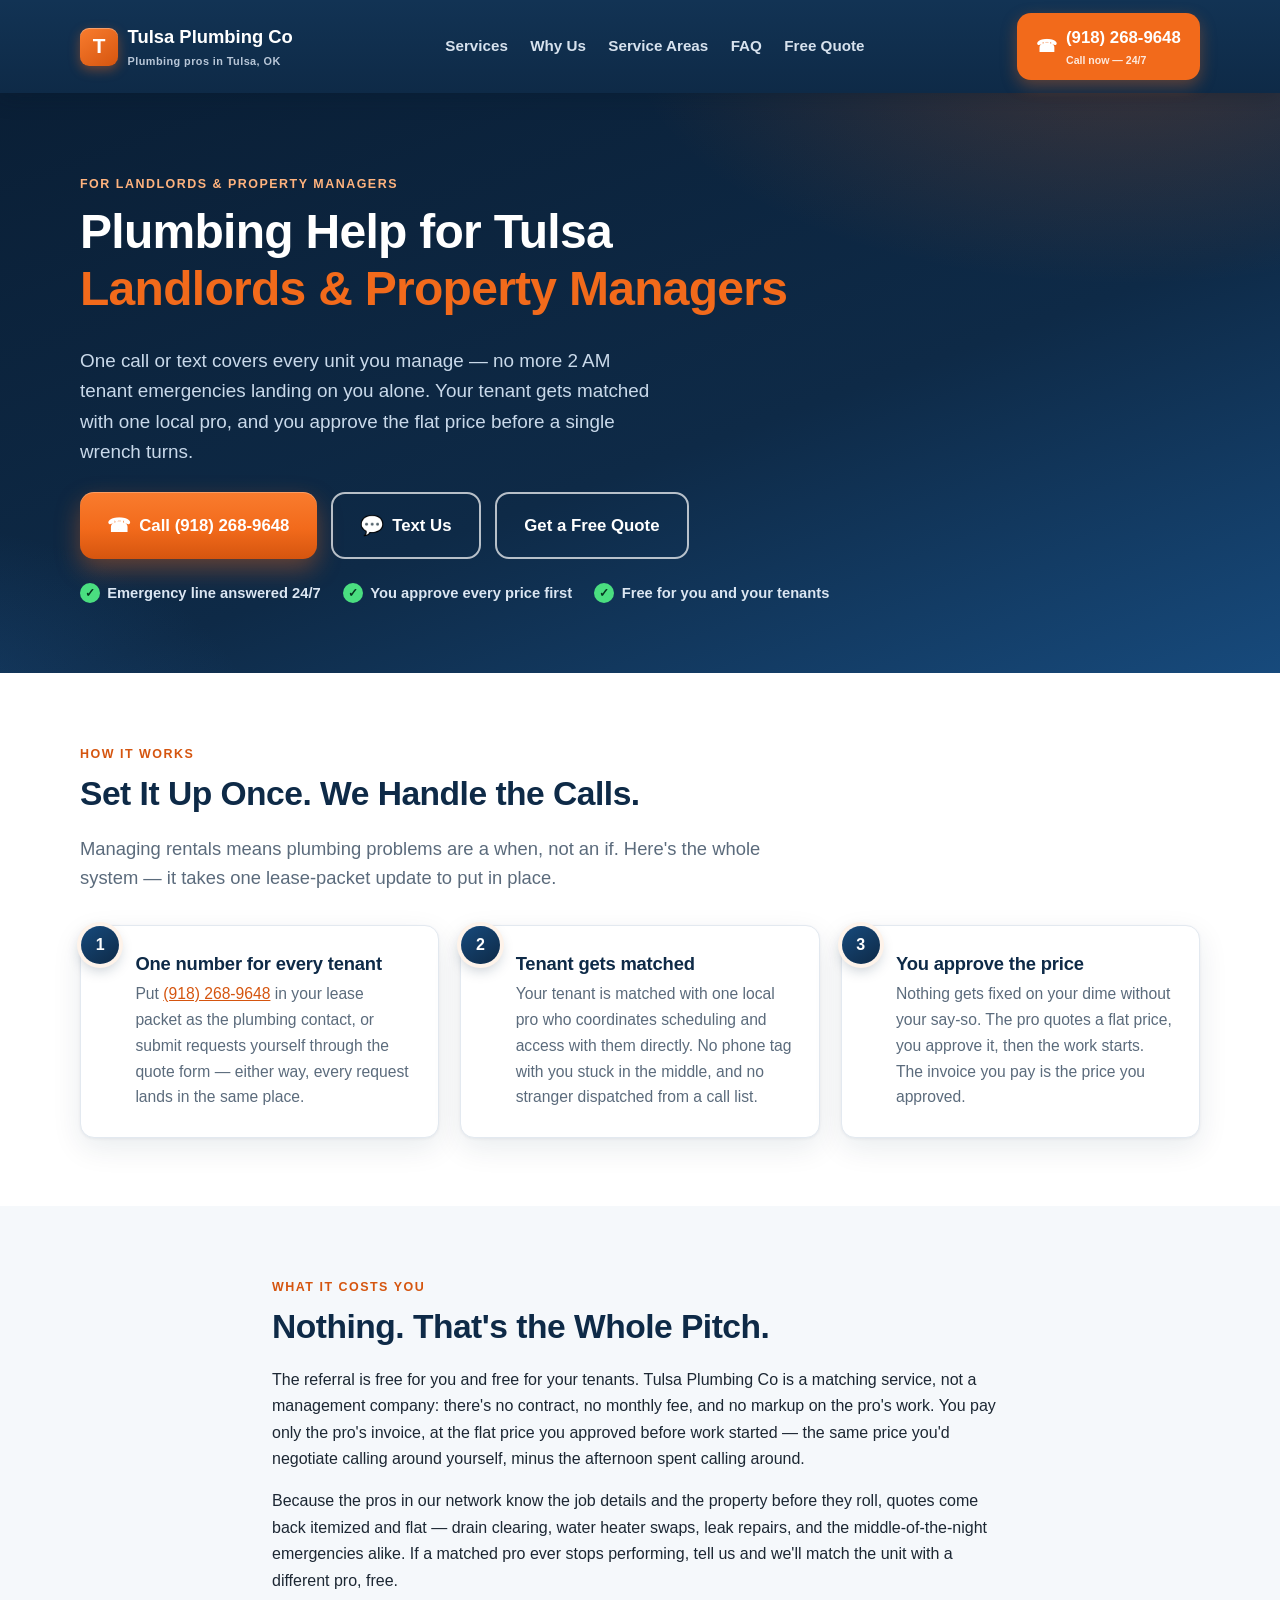
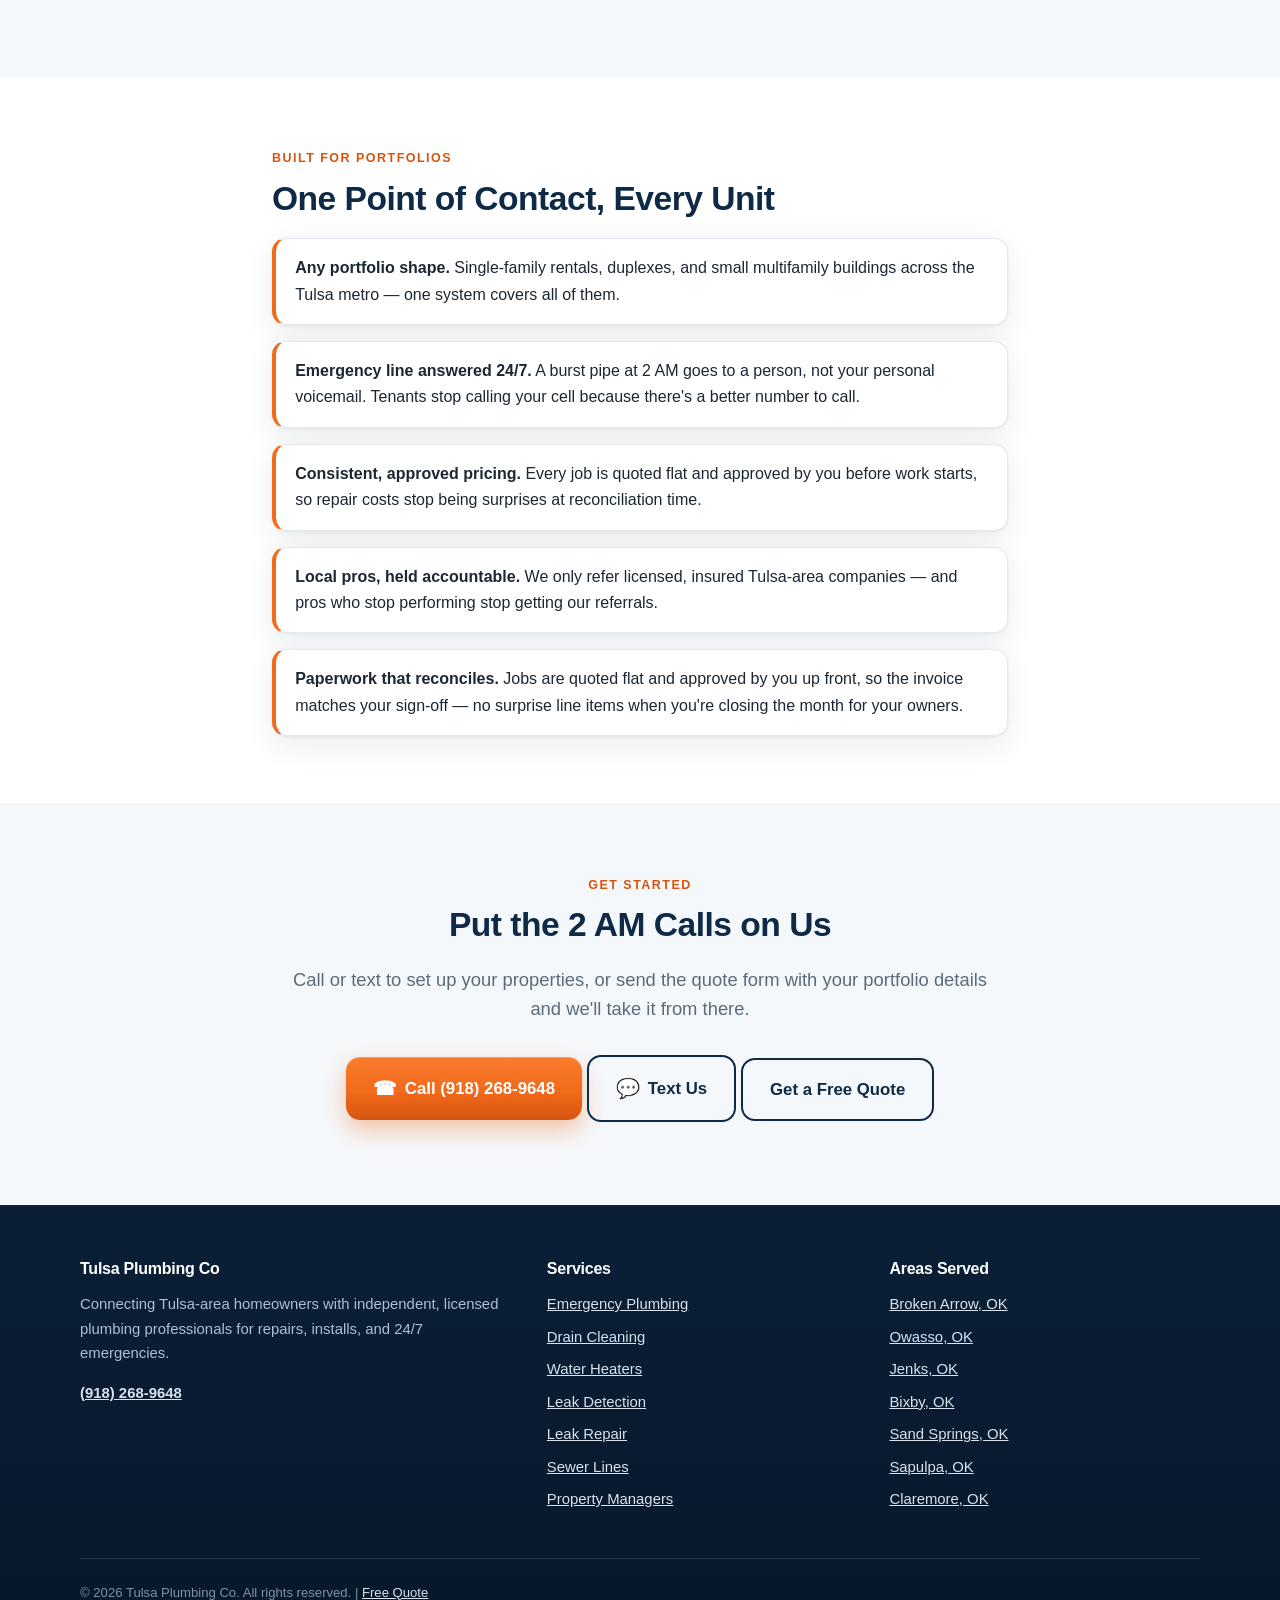
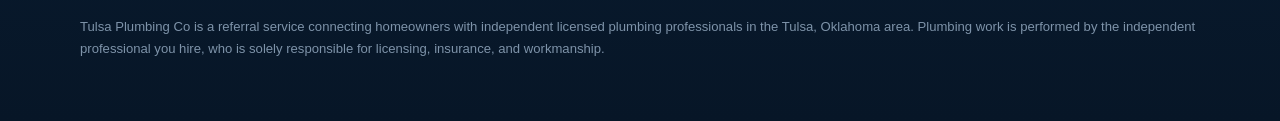
==== commit 41b154ac: "Perfection gate: complete footer area links (Sapulpa, Claremore), standard footer quote link, emerge" ====
--- a/property-managers.html
+++ b/property-managers.html
@@ -11,6 +11,10 @@
 <meta property="og:type" content="website">
 <meta property="og:url" content="https://tulsaplumbingco.com/property-managers.html">
 <meta property="og:image" content="https://tulsaplumbingco.com/assets/img/og-cover.jpg">
+<meta name="twitter:card" content="summary_large_image">
+<meta name="twitter:title" content="Plumbing for Landlords & Property Managers in Tulsa, OK | Tulsa Plumbing Co">
+<meta name="twitter:description" content="One number for every unit you manage. Tenant matched with one local pro; you approve the flat price before work starts.">
+<meta name="twitter:image" content="https://tulsaplumbingco.com/assets/img/og-cover.jpg">
 <link rel="stylesheet" href="/assets/css/style.css">
 <link rel="icon" href="data:image/svg+xml,<svg xmlns='http://www.w3.org/2000/svg' viewBox='0 0 100 100'><rect width='100' height='100' rx='20' fill='%23f26a1b'/><text x='50' y='68' font-size='52' text-anchor='middle' fill='white' font-family='Arial' font-weight='bold'>T</text></svg>">
 <script type="application/ld+json">
@@ -173,6 +177,8 @@
           <li><a href="/areas/jenks.html">Jenks, OK</a></li>
           <li><a href="/areas/bixby.html">Bixby, OK</a></li>
           <li><a href="/areas/sand-springs.html">Sand Springs, OK</a></li>
+          <li><a href="/areas/sapulpa.html">Sapulpa, OK</a></li>
+          <li><a href="/areas/claremore.html">Claremore, OK</a></li>
         </ul>
       </div>
     </div>
